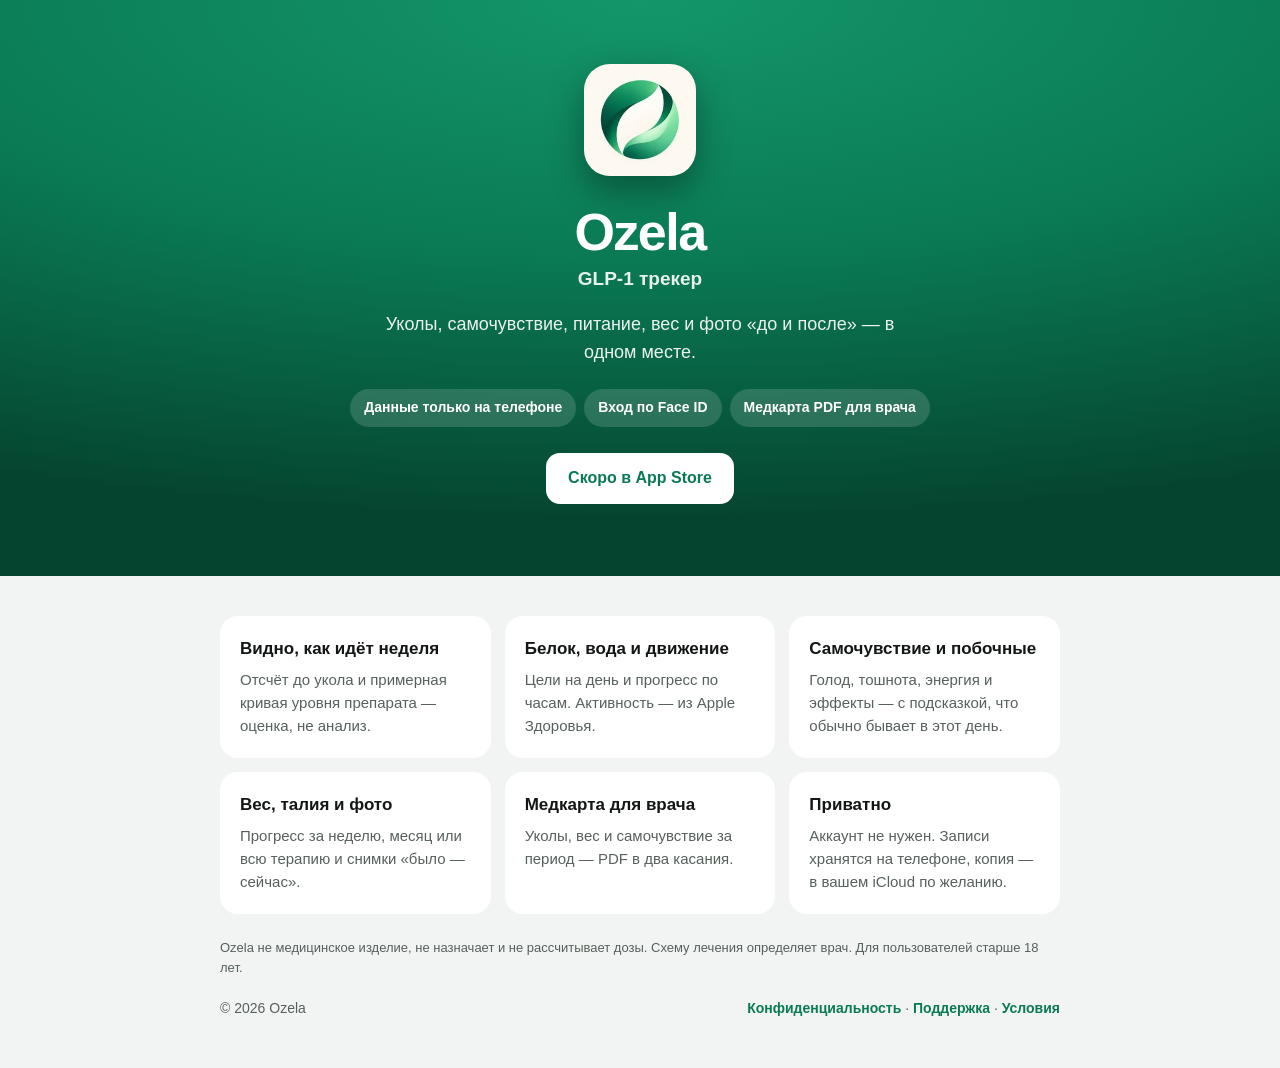
==== index.html @ 357e28ca "Create index.html" ====
<!doctype html>
<html lang="ru">
<head>
<meta charset="utf-8">
<meta name="viewport" content="width=device-width,initial-scale=1">
<title>Ozela — GLP-1 трекер</title>
<meta name="description" content="Ozela — дневник терапии GLP-1: уколы, белок, вода, самочувствие, вес и фото «до и после». Данные только на вашем телефоне.">
<link rel="icon" href="[data-uri]">
<style>
:root{--g:#0A7A54;--gd:#05452F;--mint:#7EE0A8;--ink:#121714;--soft:#57615B;--bg:#F2F4F3;--card:#fff}
@media (prefers-color-scheme:dark){:root{--ink:#ECF1EE;--soft:#A7B2AC;--bg:#0B0F0D;--card:#151B18;color-scheme:dark}}
*{box-sizing:border-box}
body{margin:0;background:var(--bg);color:var(--ink);font:16px/1.55 -apple-system,BlinkMacSystemFont,"Segoe UI",Roboto,"Helvetica Neue",Arial,sans-serif}
.hero{background:radial-gradient(120% 90% at 50% 0%,#14966A 0%,var(--g) 50%,var(--gd) 100%);color:#fff;padding:64px 20px 72px;text-align:center}
.hero img{width:112px;height:112px;border-radius:26px;box-shadow:0 14px 34px rgba(0,0,0,.35)}
h1{font-size:52px;line-height:1;margin:22px 0 6px;letter-spacing:-1.5px}
.tag{font-size:19px;font-weight:600;opacity:.9;margin:0}
.lead{max-width:520px;margin:18px auto 0;font-size:18px;opacity:.92}
.chips{display:flex;gap:8px;justify-content:center;flex-wrap:wrap;margin-top:22px}
.chips span{background:rgba(255,255,255,.15);border-radius:99px;padding:8px 14px;font-size:14px;font-weight:600}
.soon{display:inline-block;margin-top:26px;background:#fff;color:var(--g);font-weight:700;border-radius:14px;padding:13px 22px}
main{max-width:880px;margin:0 auto;padding:40px 20px 24px;display:grid;grid-template-columns:repeat(auto-fit,minmax(240px,1fr));gap:14px}
.f{background:var(--card);border-radius:18px;padding:20px}
.f h2{font-size:17px;margin:0 0 6px}
.f p{margin:0;color:var(--soft);font-size:15px}
footer{max-width:880px;margin:0 auto;padding:20px 20px 48px;color:var(--soft);font-size:14px;display:flex;flex-wrap:wrap;gap:8px 20px;justify-content:space-between}
footer a{color:var(--g);font-weight:600;text-decoration:none}
@media (prefers-color-scheme:dark){footer a{color:var(--mint)}}
.note{max-width:880px;margin:0 auto;padding:0 20px;color:var(--soft);font-size:13px}
</style>
</head>
<body>
<section class="hero">
  <img src="[data-uri]" alt="Ozela">
  <h1>Ozela</h1>
  <p class="tag">GLP-1 трекер</p>
  <p class="lead">Уколы, самочувствие, питание, вес и фото «до и после» — в одном месте.</p>
  <div class="chips"><span>Данные только на телефоне</span><span>Вход по Face ID</span><span>Медкарта PDF для врача</span></div>
  <div class="soon">Скоро в App Store</div>
</section>
<main>
  <div class="f"><h2>Видно, как идёт неделя</h2><p>Отсчёт до укола и примерная кривая уровня препарата — оценка, не анализ.</p></div>
  <div class="f"><h2>Белок, вода и движение</h2><p>Цели на день и прогресс по часам. Активность — из Apple Здоровья.</p></div>
  <div class="f"><h2>Самочувствие и побочные</h2><p>Голод, тошнота, энергия и эффекты — с подсказкой, что обычно бывает в этот день.</p></div>
  <div class="f"><h2>Вес, талия и фото</h2><p>Прогресс за неделю, месяц или всю терапию и снимки «было — сейчас».</p></div>
  <div class="f"><h2>Медкарта для врача</h2><p>Уколы, вес и самочувствие за период — PDF в два касания.</p></div>
  <div class="f"><h2>Приватно</h2><p>Аккаунт не нужен. Записи хранятся на телефоне, копия — в вашем iCloud по желанию.</p></div>
</main>
<p class="note">Ozela не медицинское изделие, не назначает и не рассчитывает дозы. Схему лечения определяет врач. Для пользователей старше 18 лет.</p>
<footer>
  <span>© 2026 Ozela</span>
  <span><a href="/privacy/">Конфиденциальность</a> · <a href="/support/">Поддержка</a> · <a href="https://www.apple.com/legal/internet-services/itunes/dev/stdeula/">Условия</a></span>
</footer>
</body>
</html>
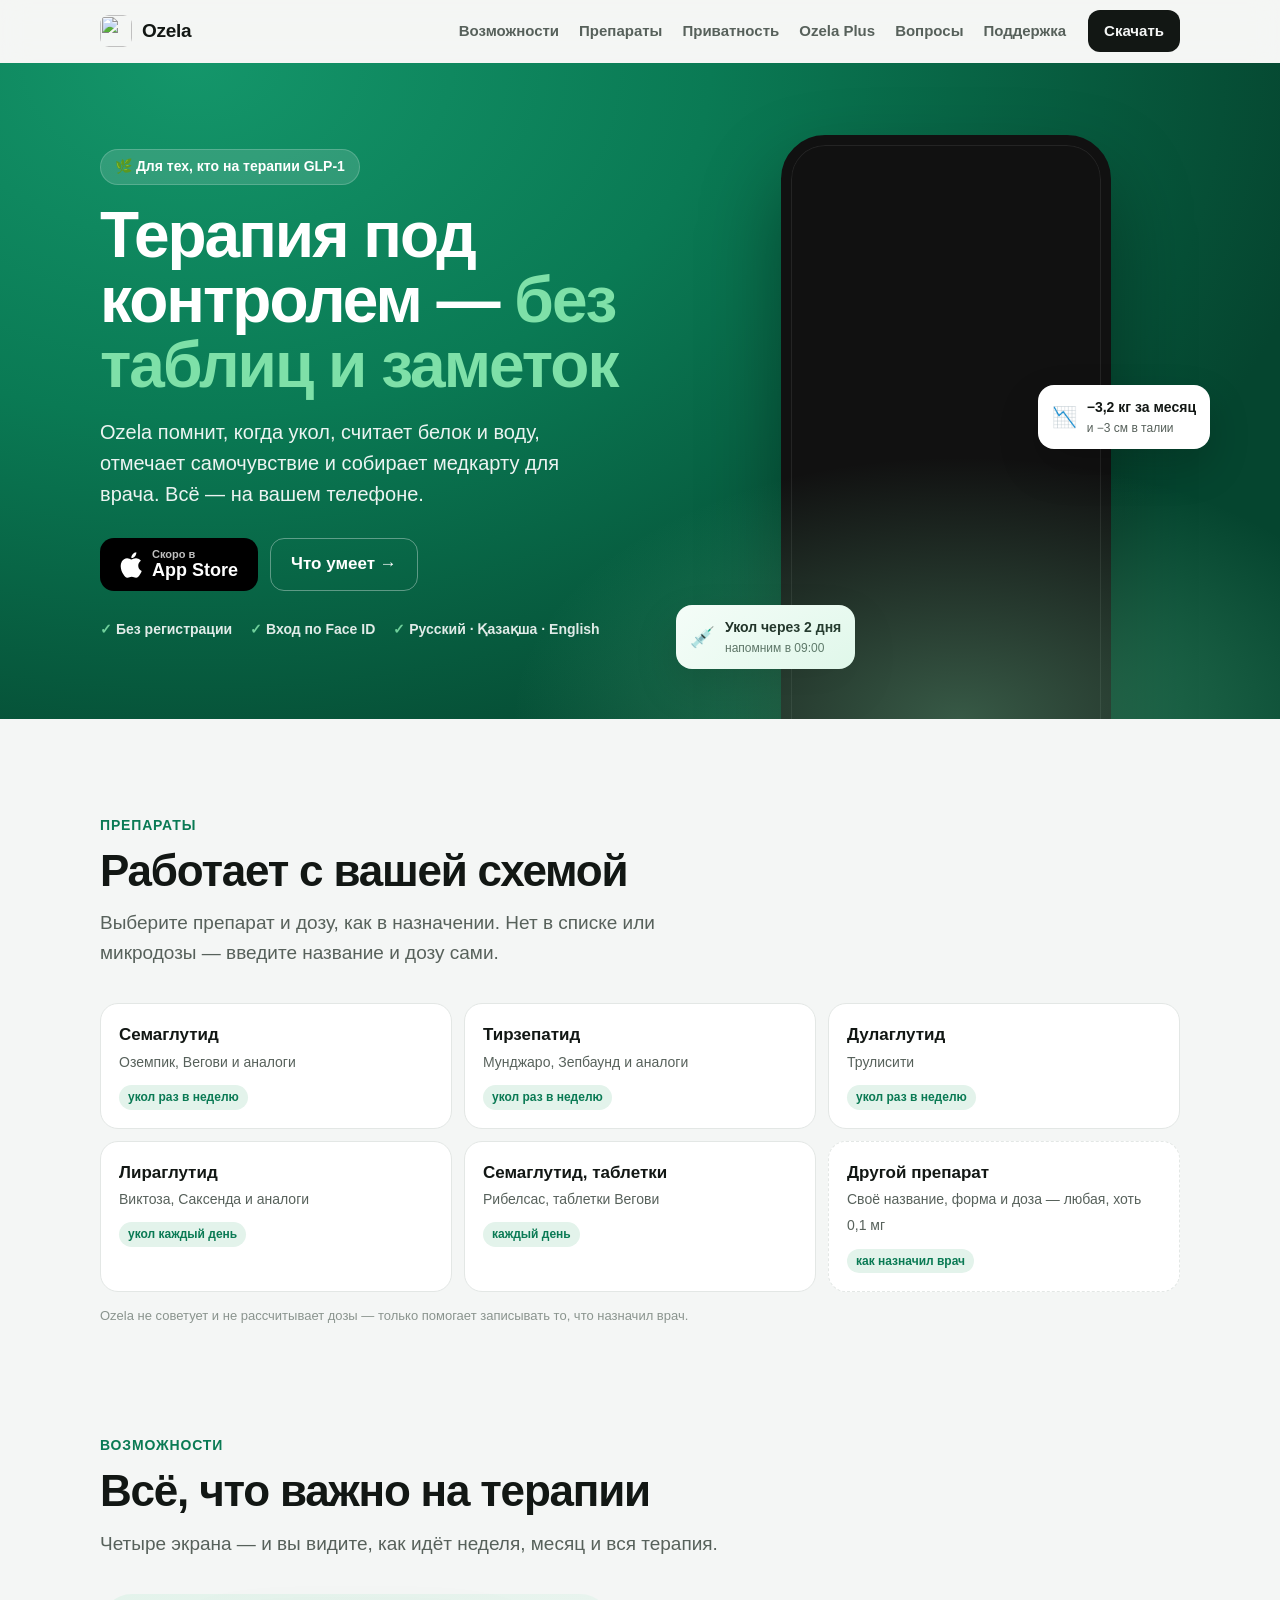
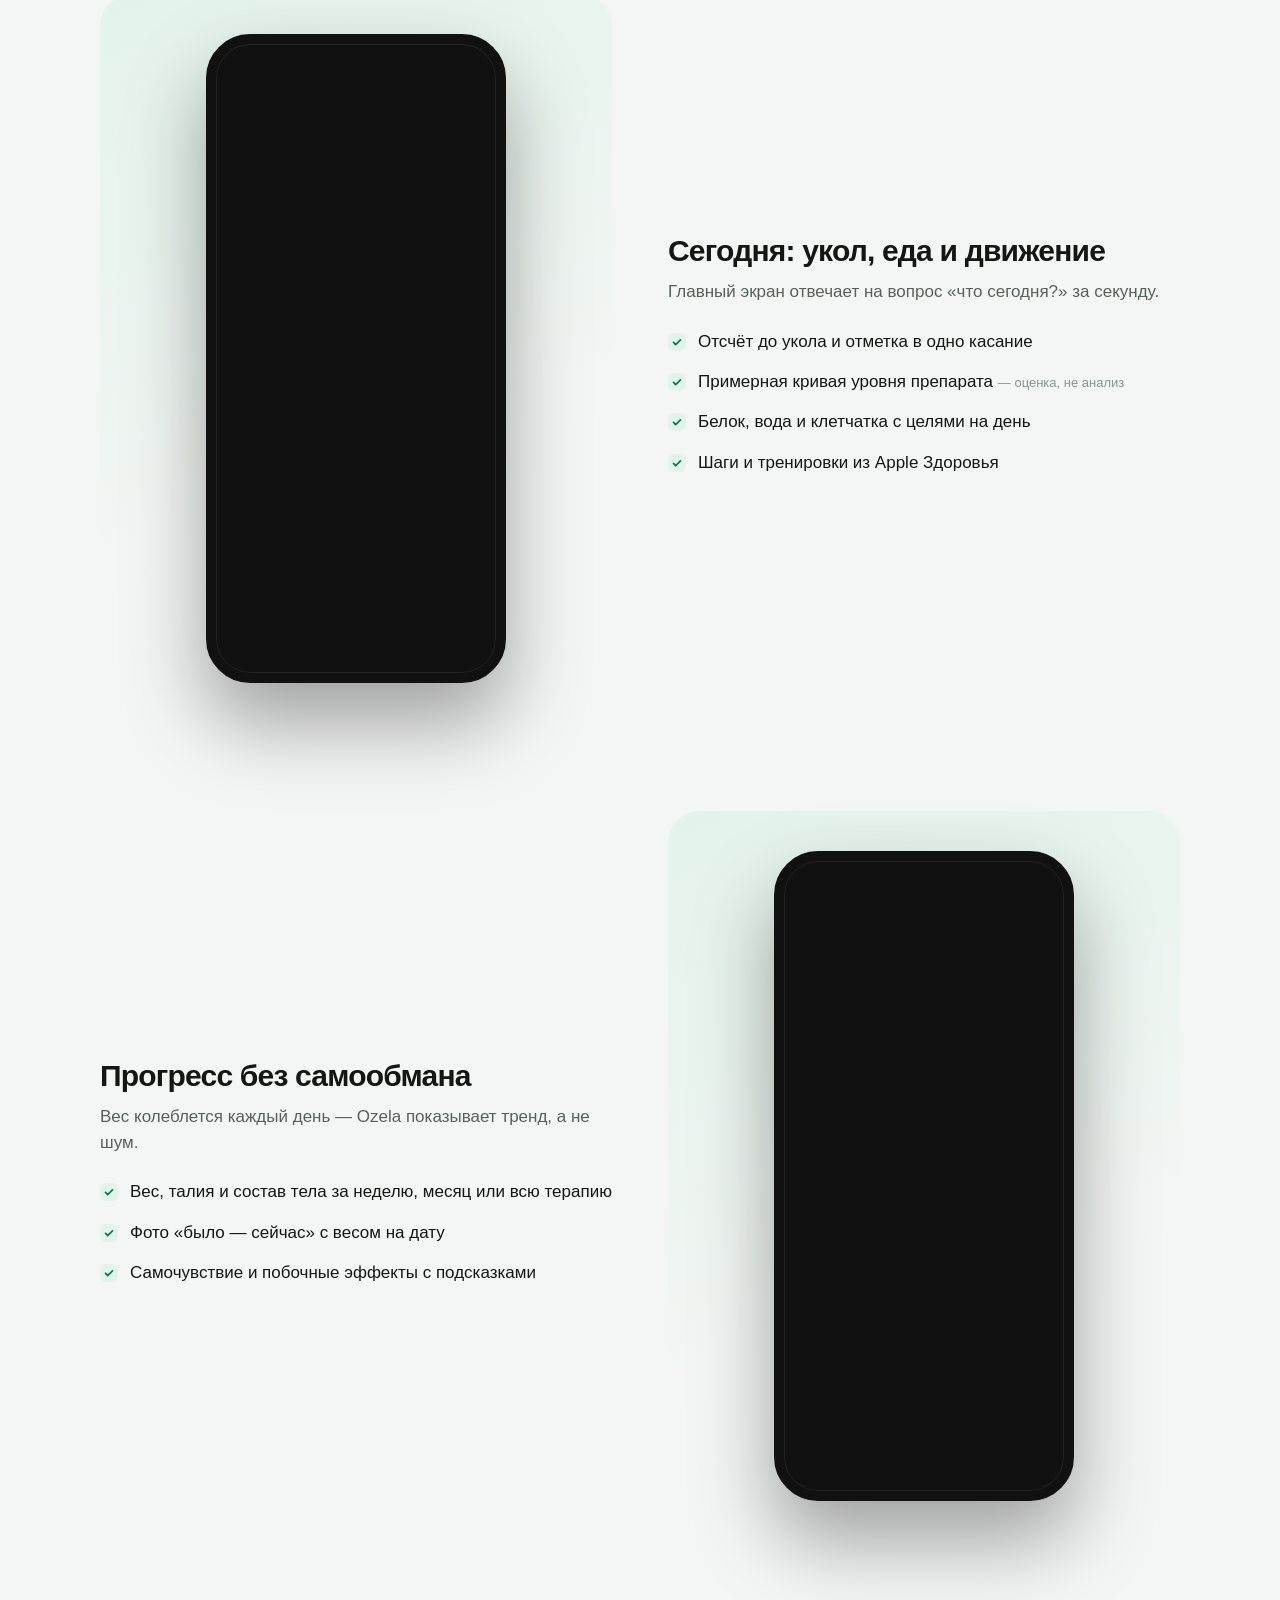
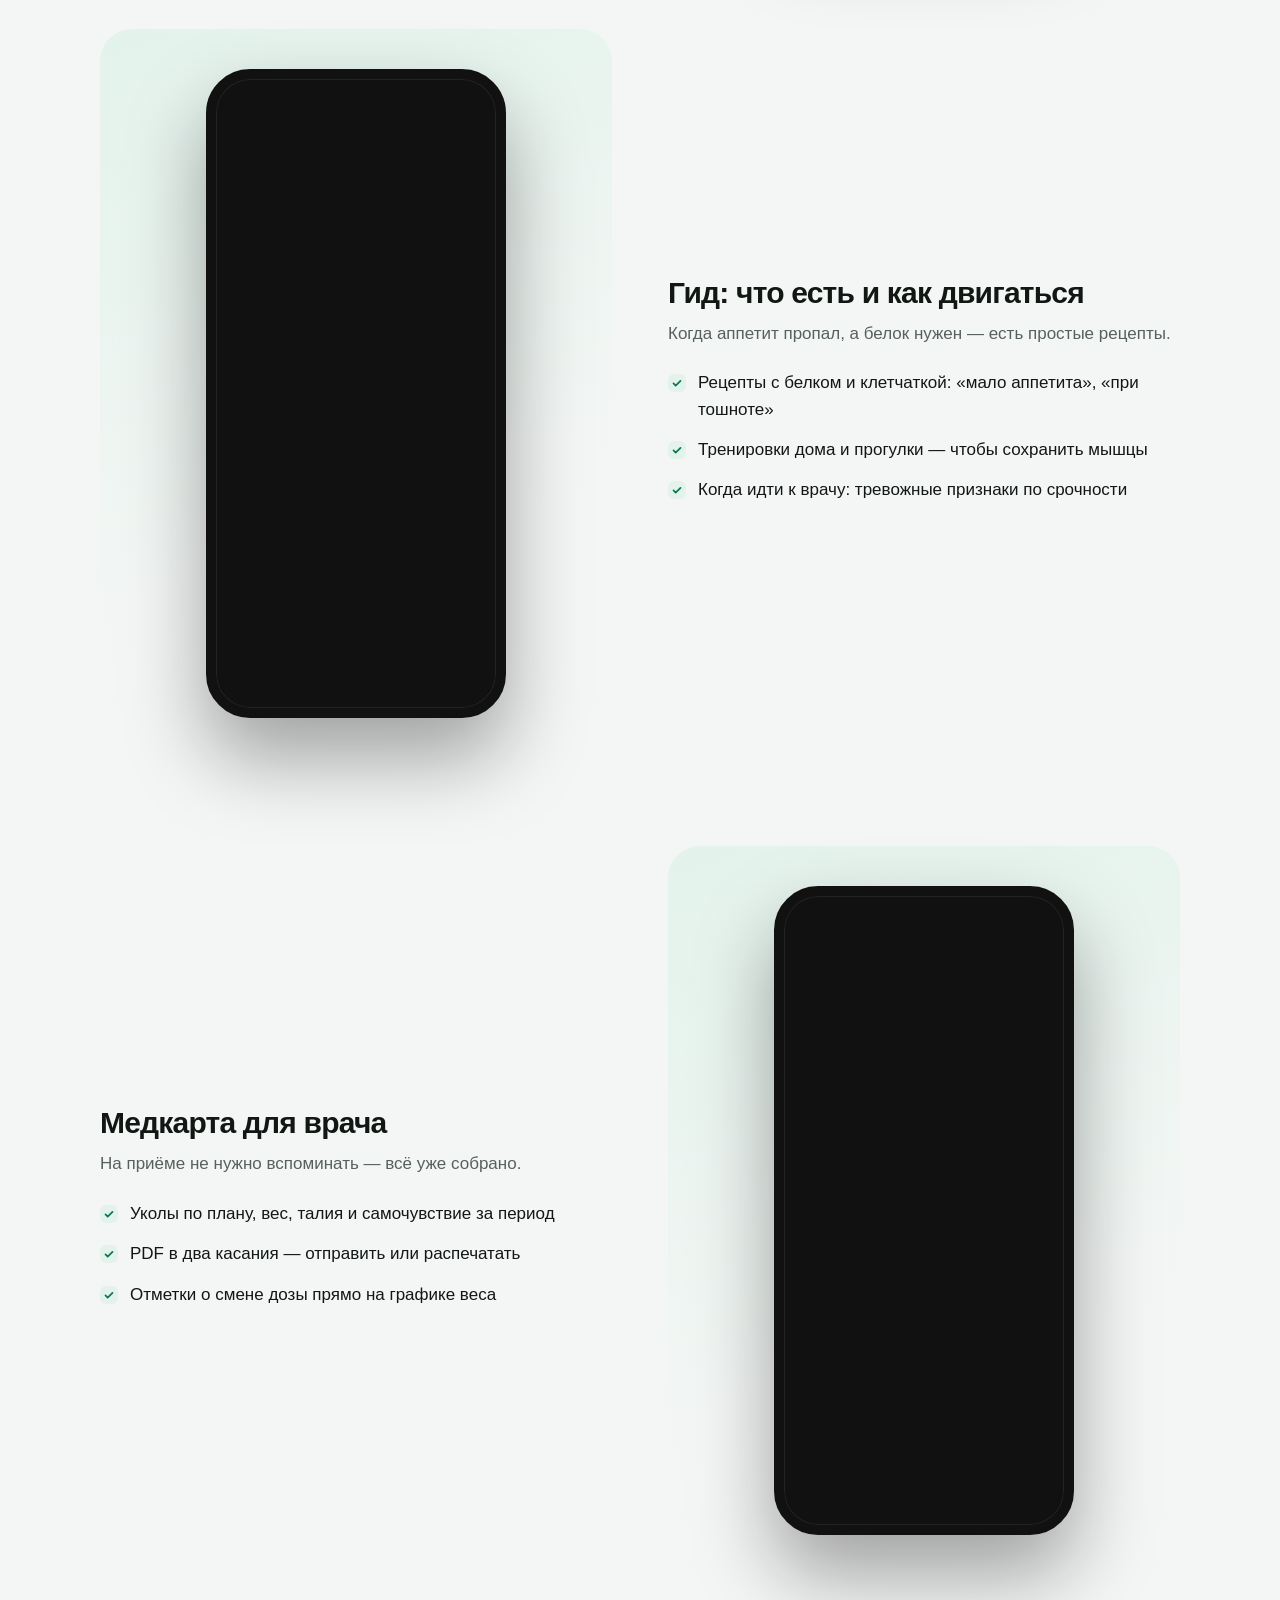
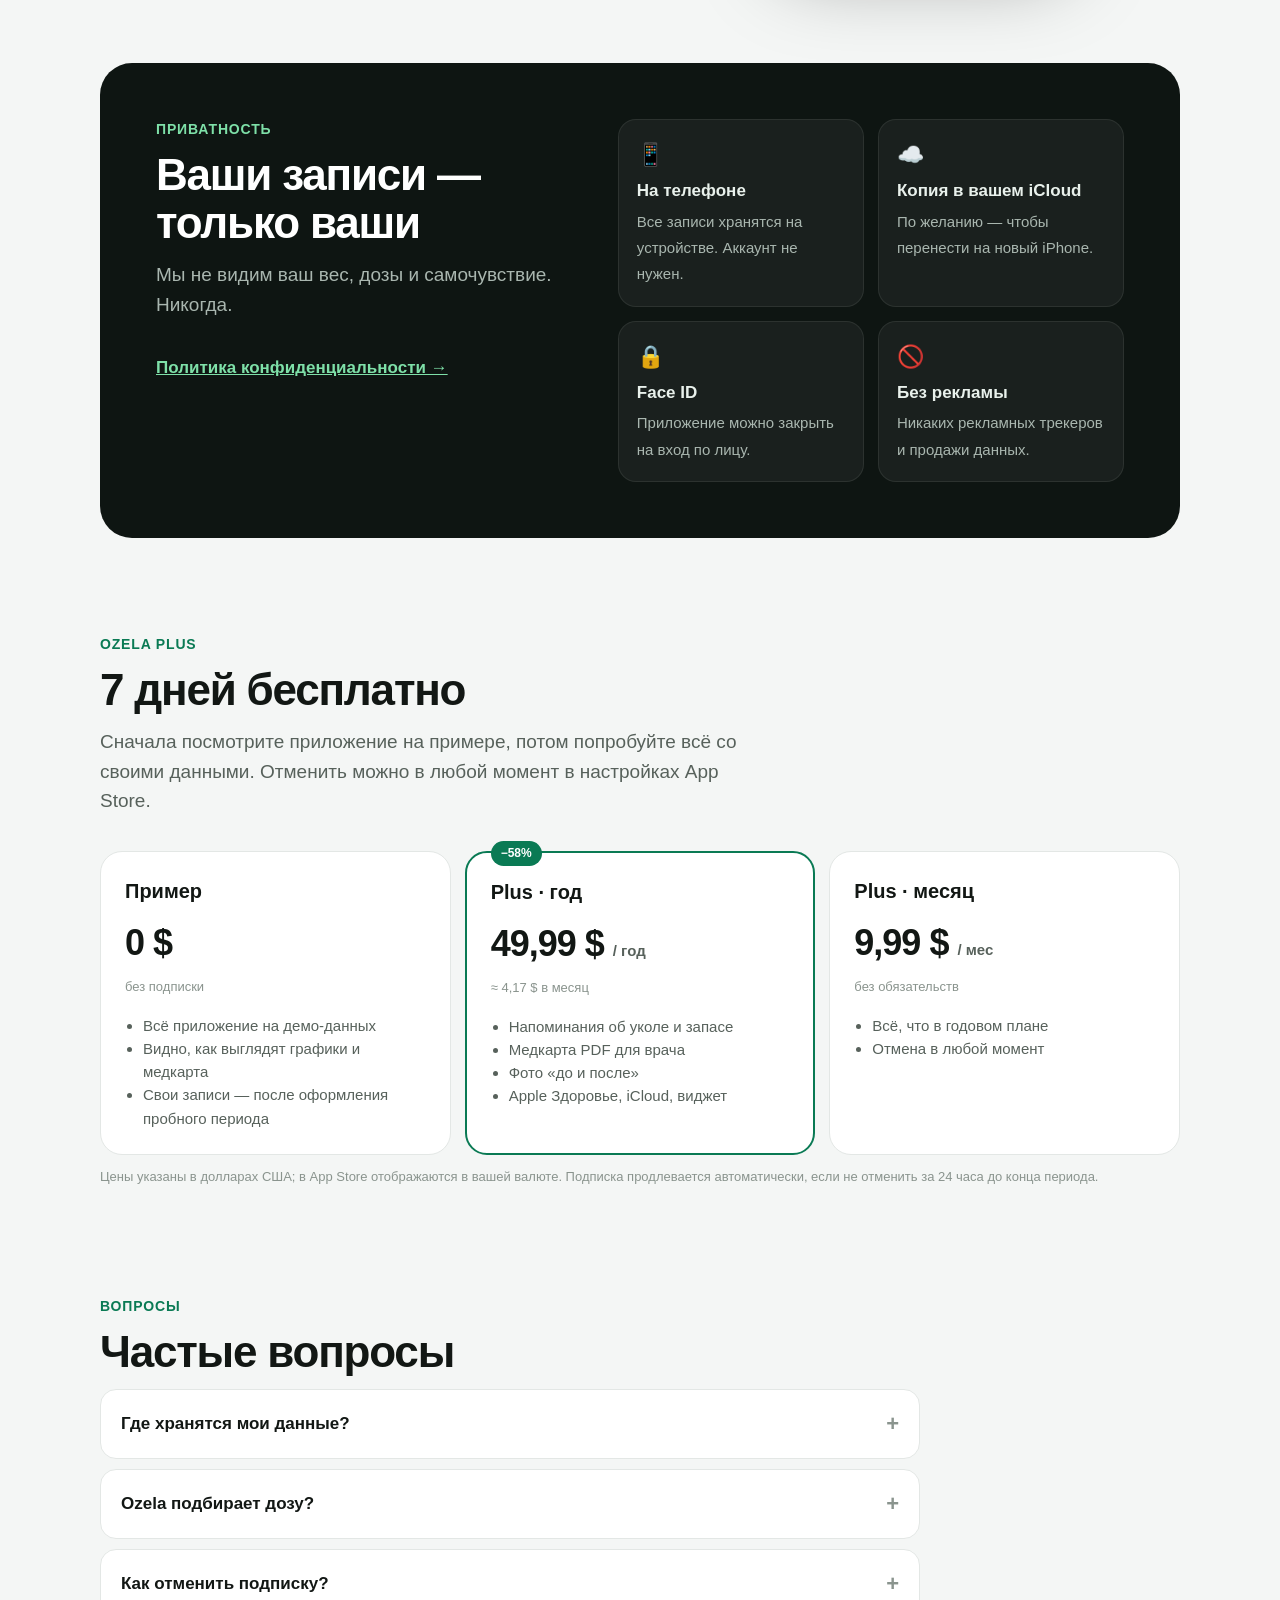
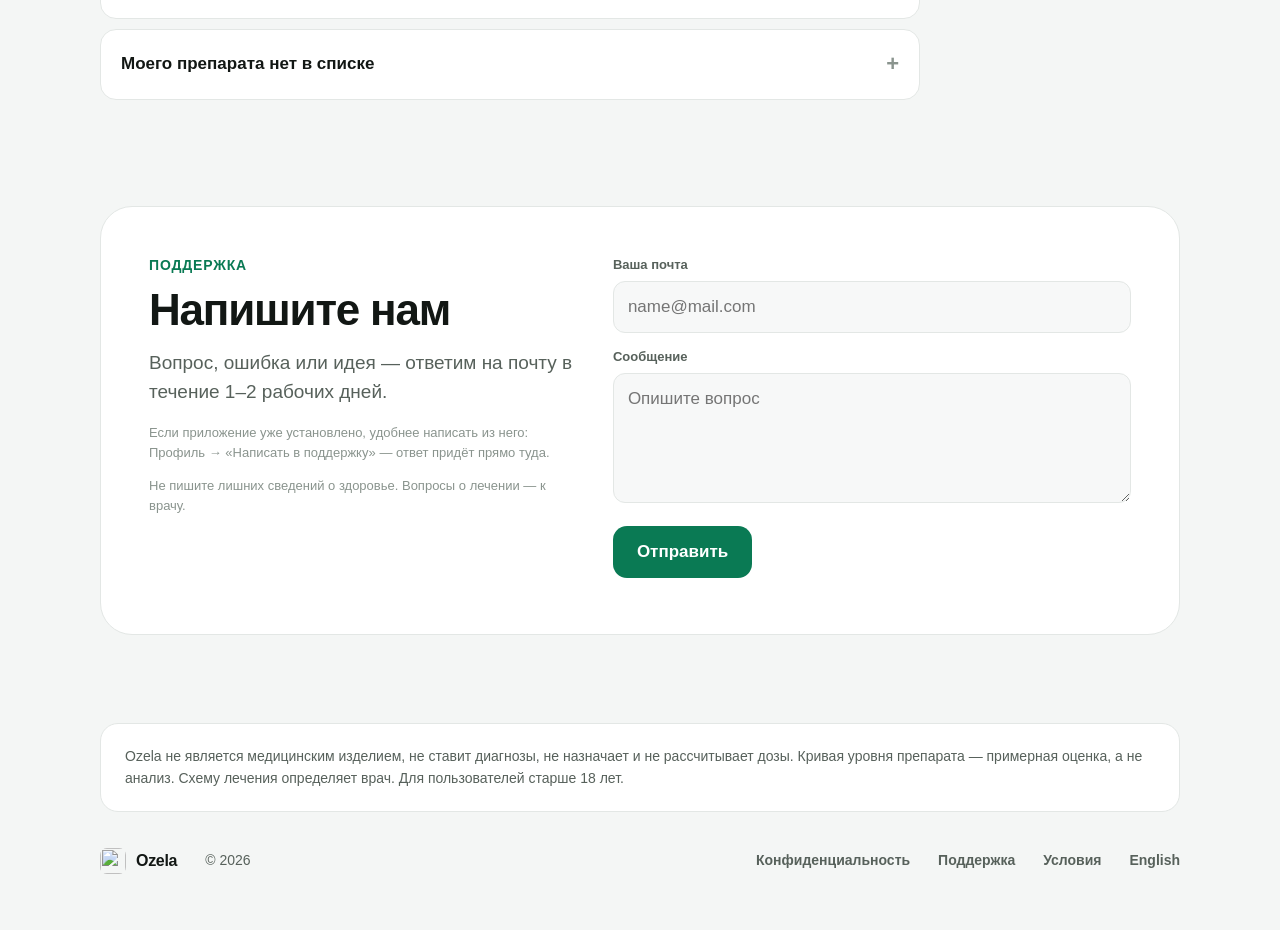
==== commit 680aa4be: "Update index.html" ====
--- a/index.html
+++ b/index.html
@@ -3,53 +3,283 @@
 <head>
 <meta charset="utf-8">
 <meta name="viewport" content="width=device-width,initial-scale=1">
-<title>Ozela — GLP-1 трекер</title>
-<meta name="description" content="Ozela — дневник терапии GLP-1: уколы, белок, вода, самочувствие, вес и фото «до и после». Данные только на вашем телефоне.">
-<link rel="icon" href="[data-uri]">
+<title>Ozela — дневник терапии GLP-1</title>
+<meta name="description" content="Ozela — дневник терапии GLP-1: уколы и таблетки, белок, вода, самочувствие, вес и фото «до и после», медкарта PDF для врача. Данные только на вашем телефоне.">
+<meta property="og:title" content="Ozela — дневник терапии GLP-1">
+<meta property="og:description" content="Уколы, питание, самочувствие, вес и медкарта для врача — в одном приложении. Данные только на вашем телефоне.">
+<meta property="og:image" content="https://ozela.org/logo.png">
+<meta name="theme-color" content="#0A7A54">
+<link rel="icon" href="/favicon.png">
+<link rel="apple-touch-icon" href="/apple-touch-icon.png">
+<link rel="stylesheet" href="/assets/shots.css">
 <style>
-:root{--g:#0A7A54;--gd:#05452F;--mint:#7EE0A8;--ink:#121714;--soft:#57615B;--bg:#F2F4F3;--card:#fff}
-@media (prefers-color-scheme:dark){:root{--ink:#ECF1EE;--soft:#A7B2AC;--bg:#0B0F0D;--card:#151B18;color-scheme:dark}}
+:root{--g:#0A7A54;--g2:#14966A;--gd:#05452F;--mint:#7EE0A8;--gl:#E3F3EB;--ink:#121714;--soft:#57615B;--faint:#8A948E;--bg:#F4F6F5;--card:#fff;--line:#E3E7E5;--input:#F7F8F8;--acc:var(--g)}
+@media (prefers-color-scheme:dark){:root{--ink:#ECF1EE;--soft:#A7B2AC;--faint:#76817B;--bg:#0B0F0D;--card:#151B18;--line:#25302B;--gl:#13261D;--input:#0F1412;--acc:#3CC48A;color-scheme:dark}}
 *{box-sizing:border-box}
-body{margin:0;background:var(--bg);color:var(--ink);font:16px/1.55 -apple-system,BlinkMacSystemFont,"Segoe UI",Roboto,"Helvetica Neue",Arial,sans-serif}
-.hero{background:radial-gradient(120% 90% at 50% 0%,#14966A 0%,var(--g) 50%,var(--gd) 100%);color:#fff;padding:64px 20px 72px;text-align:center}
-.hero img{width:112px;height:112px;border-radius:26px;box-shadow:0 14px 34px rgba(0,0,0,.35)}
-h1{font-size:52px;line-height:1;margin:22px 0 6px;letter-spacing:-1.5px}
-.tag{font-size:19px;font-weight:600;opacity:.9;margin:0}
-.lead{max-width:520px;margin:18px auto 0;font-size:18px;opacity:.92}
-.chips{display:flex;gap:8px;justify-content:center;flex-wrap:wrap;margin-top:22px}
-.chips span{background:rgba(255,255,255,.15);border-radius:99px;padding:8px 14px;font-size:14px;font-weight:600}
-.soon{display:inline-block;margin-top:26px;background:#fff;color:var(--g);font-weight:700;border-radius:14px;padding:13px 22px}
-main{max-width:880px;margin:0 auto;padding:40px 20px 24px;display:grid;grid-template-columns:repeat(auto-fit,minmax(240px,1fr));gap:14px}
-.f{background:var(--card);border-radius:18px;padding:20px}
-.f h2{font-size:17px;margin:0 0 6px}
-.f p{margin:0;color:var(--soft);font-size:15px}
-footer{max-width:880px;margin:0 auto;padding:20px 20px 48px;color:var(--soft);font-size:14px;display:flex;flex-wrap:wrap;gap:8px 20px;justify-content:space-between}
-footer a{color:var(--g);font-weight:600;text-decoration:none}
-@media (prefers-color-scheme:dark){footer a{color:var(--mint)}}
-.note{max-width:880px;margin:0 auto;padding:0 20px;color:var(--soft);font-size:13px}
+html{scroll-behavior:smooth}
+body{margin:0;background:var(--bg);color:var(--ink);font:17px/1.55 -apple-system,BlinkMacSystemFont,"Segoe UI",Roboto,"Helvetica Neue",Arial,sans-serif;-webkit-font-smoothing:antialiased}
+a{color:var(--acc)}
+.w{max-width:1120px;margin:0 auto;padding:0 20px}
+/* header */
+header{position:sticky;top:0;z-index:10;background:color-mix(in srgb,var(--bg) 82%,transparent);backdrop-filter:saturate(1.6) blur(14px);-webkit-backdrop-filter:saturate(1.6) blur(14px);border-bottom:1px solid transparent;transition:border-color .2s}
+header.s{border-bottom-color:var(--line)}
+.hd{display:flex;align-items:center;gap:22px;height:62px}
+.logo{display:flex;align-items:center;gap:10px;font-weight:800;font-size:19px;color:var(--ink);text-decoration:none;letter-spacing:-.3px}
+.logo img{width:32px;height:32px;border-radius:9px}
+.hd nav{display:flex;gap:20px;margin-left:auto}
+.hd nav a{color:var(--soft);text-decoration:none;font-weight:600;font-size:15px}
+.hd nav a:hover{color:var(--ink)}
+.cta{display:inline-flex;align-items:center;gap:8px;background:var(--ink);color:var(--bg);border-radius:12px;padding:9px 16px;font-weight:700;font-size:15px;text-decoration:none;white-space:nowrap}
+/* hero */
+.hero{position:relative;overflow:hidden;background:radial-gradient(90% 120% at 15% 0%,var(--g2) 0%,var(--g) 45%,var(--gd) 100%);color:#fff}
+.hero::after{content:"";position:absolute;inset:auto -10% -40% 40%;height:80%;background:radial-gradient(closest-side,rgba(126,224,168,.35),transparent);pointer-events:none}
+.hg{display:grid;grid-template-columns:1.1fr .9fr;gap:40px;align-items:center;padding:72px 20px 0}
+.eyebrow{display:inline-flex;gap:8px;align-items:center;background:rgba(255,255,255,.14);border:1px solid rgba(255,255,255,.18);border-radius:99px;padding:6px 14px;font-size:14px;font-weight:650}
+.hero h1{font-size:clamp(40px,6vw,64px);line-height:1.02;letter-spacing:-2px;margin:18px 0 18px}
+.hero h1 em{font-style:normal;color:var(--mint)}
+.hero .lead{font-size:20px;opacity:.92;max-width:520px;margin:0 0 28px}
+.btns{display:flex;gap:12px;flex-wrap:wrap}
+.store{display:inline-flex;align-items:center;gap:10px;background:#000;color:#fff;border-radius:14px;padding:11px 20px;text-decoration:none;font-weight:700}
+.store small{display:block;font-size:11px;font-weight:600;opacity:.75;line-height:1}
+.store b{display:block;font-size:18px;line-height:1.15}
+.ghostb{display:inline-flex;align-items:center;border:1px solid rgba(255,255,255,.35);color:#fff;border-radius:14px;padding:11px 20px;text-decoration:none;font-weight:700}
+.trust{display:flex;gap:18px;flex-wrap:wrap;margin:28px 0 64px;font-size:14px;opacity:.88;font-weight:600}
+.trust span::before{content:"✓ ";color:var(--mint)}
+.phonewrap{position:relative;align-self:end;display:flex;justify-content:center}
+.phone{width:300px;aspect-ratio:450/974;border-radius:44px;background-color:#111;background-size:cover;background-position:top;background-repeat:no-repeat;border:10px solid #111;box-shadow:0 40px 80px rgba(0,0,0,.35),0 0 0 1px rgba(255,255,255,.08) inset;position:relative}
+.phone.big{width:330px;margin-bottom:-130px}
+.float{position:absolute;background:var(--card);color:var(--ink);border-radius:16px;padding:12px 14px;box-shadow:0 18px 40px rgba(0,0,0,.18);font-size:14px;font-weight:650;display:flex;gap:10px;align-items:center}
+.float i{font-style:normal;font-size:20px}
+.float small{display:block;color:var(--soft);font-weight:500;font-size:12px}
+.f1{left:-36px;top:470px}.f2{right:-30px;top:250px}
+/* sections */
+section.s{padding:96px 0 0}
+.kicker{color:var(--acc);font-weight:750;font-size:14px;letter-spacing:.06em;text-transform:uppercase;margin:0 0 10px}
+h2{font-size:clamp(30px,4vw,44px);line-height:1.08;letter-spacing:-1.2px;margin:0 0 14px}
+.sub{color:var(--soft);font-size:19px;max-width:640px;margin:0 0 36px}
+.drugs{display:grid;grid-template-columns:repeat(3,1fr);gap:12px}
+.drug{background:var(--card);border:1px solid var(--line);border-radius:18px;padding:18px}
+.drug b{display:block;font-size:17px}.drug span{color:var(--soft);font-size:14px}
+.drug .t{display:inline-block;margin-top:10px;font-size:12px;font-weight:700;color:var(--acc);background:var(--gl);border-radius:99px;padding:3px 9px}
+.drug.o{border-style:dashed}
+/* feature rows */
+.feat{display:grid;grid-template-columns:1fr 1fr;gap:56px;align-items:center;margin:0 0 88px}
+.feat.r .ph{order:2}
+.feat .ph{display:flex;justify-content:center;background:linear-gradient(160deg,var(--gl),transparent 70%);border-radius:32px;padding:40px 0}
+.feat h3{font-size:30px;letter-spacing:-.8px;line-height:1.1;margin:0 0 12px}
+.feat p{color:var(--soft);margin:0 0 16px}
+.feat ul{list-style:none;padding:0;margin:0}
+.feat li{padding:7px 0 7px 30px;position:relative}
+.feat li::before{content:"";position:absolute;left:0;top:11px;width:18px;height:18px;border-radius:6px;background:var(--gl) url("data:image/svg+xml,%3Csvg xmlns='http://www.w3.org/2000/svg' viewBox='0 0 16 16'%3E%3Cpath d='M4 8.5l2.5 2.5L12 5.5' fill='none' stroke='%230A7A54' stroke-width='2' stroke-linecap='round' stroke-linejoin='round'/%3E%3C/svg%3E") center/14px no-repeat}
+.note{font-size:13px;color:var(--faint)}
+/* privacy */
+.priv{background:#0E1512;color:#E9F1EC;border-radius:32px;padding:56px;display:grid;grid-template-columns:1fr 1.2fr;gap:40px}
+.priv h2{color:#fff}.priv .sub{color:#A9B6AF}
+.pg{display:grid;grid-template-columns:1fr 1fr;gap:14px}
+.pi{background:rgba(255,255,255,.05);border:1px solid rgba(255,255,255,.08);border-radius:18px;padding:18px}
+.pi b{display:block;margin:6px 0 4px}.pi span{color:#A9B6AF;font-size:15px}
+.pi i{font-style:normal;font-size:22px}
+/* pricing */
+.plans{display:grid;grid-template-columns:repeat(3,1fr);gap:14px}
+.plan{background:var(--card);border:1px solid var(--line);border-radius:22px;padding:24px;position:relative}
+.plan.best{border:2px solid var(--acc)}
+.plan .tag{position:absolute;top:-12px;left:24px;background:var(--acc);color:#fff;font-size:12px;font-weight:800;padding:3px 10px;border-radius:99px}
+.plan h3{margin:0 0 4px;font-size:20px}
+.plan .pr{font-size:36px;font-weight:800;letter-spacing:-1px;margin:8px 0 2px}
+.plan .pr small{font-size:15px;color:var(--soft);font-weight:600;letter-spacing:0}
+.plan ul{padding-left:18px;color:var(--soft);font-size:15px;margin:14px 0 0}
+/* faq */
+.faq{max-width:820px}
+details{background:var(--card);border:1px solid var(--line);border-radius:16px;margin:0 0 10px;padding:0 20px}
+summary{cursor:pointer;list-style:none;padding:17px 0;font-weight:700;display:flex;gap:12px;align-items:center}
+summary::-webkit-details-marker{display:none}
+summary::after{content:"+";margin-left:auto;font-size:22px;color:var(--faint);transition:transform .2s}
+details[open] summary::after{transform:rotate(45deg)}
+details p{margin:0 0 18px;color:var(--soft)}
+/* contact */
+.contact{display:grid;grid-template-columns:.9fr 1.1fr;gap:40px;background:var(--card);border:1px solid var(--line);border-radius:32px;padding:48px}
+label.f{display:block;margin:0 0 14px}
+label.f span{display:block;font-size:13px;font-weight:700;color:var(--soft);margin:0 0 6px}
+input,textarea{width:100%;font:inherit;color:inherit;background:var(--input);border:1px solid var(--line);border-radius:12px;padding:12px 14px;outline:none}
+input:focus,textarea:focus{border-color:var(--acc)}
+textarea{min-height:130px;resize:vertical}
+.send{border:0;background:var(--acc);color:#fff;font:inherit;font-weight:750;border-radius:14px;padding:13px 24px;cursor:pointer}
+@media (prefers-color-scheme:dark){.send,.plan .tag{color:#04150D}}
+.send:disabled{opacity:.5;cursor:default}
+.ok{background:var(--gl);color:var(--acc);border-radius:14px;padding:14px 16px;font-weight:650}
+.err{color:#C4372B;font-size:14px;margin:8px 0 0}
+.hp{position:absolute;left:-9999px}
+.disc{margin:88px auto 0;padding:22px 24px;border-radius:18px;background:var(--card);border:1px solid var(--line);color:var(--soft);font-size:14px}
+footer{padding:36px 0 56px;color:var(--soft);font-size:14px}
+.fg{display:flex;flex-wrap:wrap;gap:12px 28px;align-items:center}
+footer a{color:var(--soft);text-decoration:none;font-weight:600}footer a:hover{color:var(--ink)}
+.reveal{opacity:0;transform:translateY(18px);transition:opacity .6s ease,transform .6s ease}
+.reveal.in{opacity:1;transform:none}
+@media (prefers-reduced-motion:reduce){.reveal{opacity:1;transform:none;transition:none}html{scroll-behavior:auto}}
+@media (max-width:900px){
+ .hd nav{display:none}
+ .hg{grid-template-columns:1fr;padding-top:44px;text-align:left}
+ .phone.big{width:270px;margin-bottom:-110px}
+ .f1{left:0;top:420px}.f2{right:0;top:200px}
+ .drugs{grid-template-columns:1fr 1fr}
+ .feat,.priv,.contact{grid-template-columns:1fr;gap:28px}
+ .feat.r .ph{order:0}
+ .priv,.contact{padding:28px 20px;border-radius:24px}
+ .pg{grid-template-columns:1fr}
+ .plans{grid-template-columns:1fr}
+ section.s{padding-top:72px}
+ .phone{width:250px}
+}
 </style>
 </head>
 <body>
-<section class="hero">
-  <img src="[data-uri]" alt="Ozela">
-  <h1>Ozela</h1>
-  <p class="tag">GLP-1 трекер</p>
-  <p class="lead">Уколы, самочувствие, питание, вес и фото «до и после» — в одном месте.</p>
-  <div class="chips"><span>Данные только на телефоне</span><span>Вход по Face ID</span><span>Медкарта PDF для врача</span></div>
-  <div class="soon">Скоро в App Store</div>
-</section>
-<main>
-  <div class="f"><h2>Видно, как идёт неделя</h2><p>Отсчёт до укола и примерная кривая уровня препарата — оценка, не анализ.</p></div>
-  <div class="f"><h2>Белок, вода и движение</h2><p>Цели на день и прогресс по часам. Активность — из Apple Здоровья.</p></div>
-  <div class="f"><h2>Самочувствие и побочные</h2><p>Голод, тошнота, энергия и эффекты — с подсказкой, что обычно бывает в этот день.</p></div>
-  <div class="f"><h2>Вес, талия и фото</h2><p>Прогресс за неделю, месяц или всю терапию и снимки «было — сейчас».</p></div>
-  <div class="f"><h2>Медкарта для врача</h2><p>Уколы, вес и самочувствие за период — PDF в два касания.</p></div>
-  <div class="f"><h2>Приватно</h2><p>Аккаунт не нужен. Записи хранятся на телефоне, копия — в вашем iCloud по желанию.</p></div>
-</main>
-<p class="note">Ozela не медицинское изделие, не назначает и не рассчитывает дозы. Схему лечения определяет врач. Для пользователей старше 18 лет.</p>
-<footer>
-  <span>© 2026 Ozela</span>
-  <span><a href="/privacy/">Конфиденциальность</a> · <a href="/support/">Поддержка</a> · <a href="https://www.apple.com/legal/internet-services/itunes/dev/stdeula/">Условия</a></span>
-</footer>
+<header id="hdr"><div class="w hd">
+  <a class="logo" href="/"><img src="/logo.png" alt="">Ozela</a>
+  <nav><a href="#features">Возможности</a><a href="#drugs">Препараты</a><a href="#privacy">Приватность</a><a href="#plus">Ozela Plus</a><a href="#faq">Вопросы</a><a href="/support/">Поддержка</a></nav>
+  <a class="cta" href="#get">Скачать</a>
+</div></header>
+
+<section class="hero"><div class="w hg">
+  <div>
+    <span class="eyebrow">🌿 Для тех, кто на терапии GLP-1</span>
+    <h1>Терапия под контролем — <em>без таблиц и заметок</em></h1>
+    <p class="lead">Ozela помнит, когда укол, считает белок и воду, отмечает самочувствие и собирает медкарту для врача. Всё — на вашем телефоне.</p>
+    <div class="btns" id="get">
+      <a class="store" href="#plus" aria-label="Скоро в App Store"><svg width="22" height="26" viewBox="0 0 17 20" fill="#fff" aria-hidden="true"><path d="M14.1 10.6c0-2.5 2-3.7 2.1-3.8-1.2-1.7-3-1.9-3.6-2-1.5-.2-3 .9-3.8.9-.8 0-2-.9-3.3-.9-1.7 0-3.2 1-4.1 2.5-1.8 3.1-.5 7.6 1.3 10.1.8 1.2 1.8 2.6 3.1 2.5 1.3-.1 1.7-.8 3.3-.8 1.5 0 1.9.8 3.3.8 1.4 0 2.2-1.2 3-2.5 1-1.4 1.3-2.7 1.4-2.8-.1 0-2.7-1-2.7-4zM11.6 3.2c.7-.8 1.1-1.9 1-3-1 0-2.1.7-2.8 1.5-.6.7-1.2 1.8-1 2.9 1.1.1 2.1-.6 2.8-1.4z"/></svg><span><small>Скоро в</small><b>App Store</b></span></a>
+      <a class="ghostb" href="#features">Что умеет →</a>
+    </div>
+    <div class="trust"><span>Без регистрации</span><span>Вход по Face ID</span><span>Русский · Қазақша · English</span></div>
+  </div>
+  <div class="phonewrap">
+    <div class="phone big shot-today" role="img" aria-label="Экран «Сегодня»: отсчёт до укола и кривая уровня препарата"></div>
+    <div class="float f1"><i>💉</i><div>Укол через 2 дня<small>напомним в 09:00</small></div></div>
+    <div class="float f2"><i>📉</i><div>−3,2 кг за месяц<small>и −3 см в талии</small></div></div>
+  </div>
+</div></section>
+
+<div class="w">
+<section class="s reveal" id="drugs">
+  <p class="kicker">Препараты</p>
+  <h2>Работает с вашей схемой</h2>
+  <p class="sub">Выберите препарат и дозу, как в назначении. Нет в списке или микродозы — введите название и дозу сами.</p>
+  <div class="drugs">
+    <div class="drug"><b>Семаглутид</b><span>Оземпик, Вегови и аналоги</span><br><span class="t">укол раз в неделю</span></div>
+    <div class="drug"><b>Тирзепатид</b><span>Мунджаро, Зепбаунд и аналоги</span><br><span class="t">укол раз в неделю</span></div>
+    <div class="drug"><b>Дулаглутид</b><span>Трулисити</span><br><span class="t">укол раз в неделю</span></div>
+    <div class="drug"><b>Лираглутид</b><span>Виктоза, Саксенда и аналоги</span><br><span class="t">укол каждый день</span></div>
+    <div class="drug"><b>Семаглутид, таблетки</b><span>Рибелсас, таблетки Вегови</span><br><span class="t">каждый день</span></div>
+    <div class="drug o"><b>Другой препарат</b><span>Своё название, форма и доза — любая, хоть 0,1 мг</span><br><span class="t">как назначил врач</span></div>
+  </div>
+  <p class="note" style="margin-top:14px">Ozela не советует и не рассчитывает дозы — только помогает записывать то, что назначил врач.</p>
+</section>
+
+<section class="s" id="features">
+  <div class="reveal"><p class="kicker">Возможности</p><h2>Всё, что важно на терапии</h2><p class="sub">Четыре экрана — и вы видите, как идёт неделя, месяц и вся терапия.</p></div>
+  <div class="feat reveal">
+    <div class="ph"><div class="phone shot-today" role="img" aria-label="Экран «Сегодня»"></div></div>
+    <div><h3>Сегодня: укол, еда и движение</h3><p>Главный экран отвечает на вопрос «что сегодня?» за секунду.</p>
+      <ul><li>Отсчёт до укола и отметка в одно касание</li><li>Примерная кривая уровня препарата <span class="note">— оценка, не анализ</span></li><li>Белок, вода и клетчатка с целями на день</li><li>Шаги и тренировки из Apple Здоровья</li></ul></div>
+  </div>
+  <div class="feat r reveal">
+    <div class="ph"><div class="phone shot-progress" role="img" aria-label="Экран «Прогресс»"></div></div>
+    <div><h3>Прогресс без самообмана</h3><p>Вес колеблется каждый день — Ozela показывает тренд, а не шум.</p>
+      <ul><li>Вес, талия и состав тела за неделю, месяц или всю терапию</li><li>Фото «было — сейчас» с весом на дату</li><li>Самочувствие и побочные эффекты с подсказками</li></ul></div>
+  </div>
+  <div class="feat reveal">
+    <div class="ph"><div class="phone shot-guide" role="img" aria-label="Экран «Гид»"></div></div>
+    <div><h3>Гид: что есть и как двигаться</h3><p>Когда аппетит пропал, а белок нужен — есть простые рецепты.</p>
+      <ul><li>Рецепты с белком и клетчаткой: «мало аппетита», «при тошноте»</li><li>Тренировки дома и прогулки — чтобы сохранить мышцы</li><li>Когда идти к врачу: тревожные признаки по срочности</li></ul></div>
+  </div>
+  <div class="feat r reveal">
+    <div class="ph"><div class="phone shot-card" role="img" aria-label="Экран «Медкарта»"></div></div>
+    <div><h3>Медкарта для врача</h3><p>На приёме не нужно вспоминать — всё уже собрано.</p>
+      <ul><li>Уколы по плану, вес, талия и самочувствие за период</li><li>PDF в два касания — отправить или распечатать</li><li>Отметки о смене дозы прямо на графике веса</li></ul></div>
+  </div>
+</section>
+
+<section class="s reveal" id="privacy" style="padding-top:0">
+  <div class="priv">
+    <div><p class="kicker" style="color:var(--mint)">Приватность</p><h2>Ваши записи — только ваши</h2><p class="sub">Мы не видим ваш вес, дозы и самочувствие. Никогда.</p><a href="/privacy/" style="color:var(--mint);font-weight:700">Политика конфиденциальности →</a></div>
+    <div class="pg">
+      <div class="pi"><i>📱</i><b>На телефоне</b><span>Все записи хранятся на устройстве. Аккаунт не нужен.</span></div>
+      <div class="pi"><i>☁️</i><b>Копия в вашем iCloud</b><span>По желанию — чтобы перенести на новый iPhone.</span></div>
+      <div class="pi"><i>🔒</i><b>Face ID</b><span>Приложение можно закрыть на вход по лицу.</span></div>
+      <div class="pi"><i>🚫</i><b>Без рекламы</b><span>Никаких рекламных трекеров и продажи данных.</span></div>
+    </div>
+  </div>
+</section>
+
+<section class="s reveal" id="plus">
+  <p class="kicker">Ozela Plus</p>
+  <h2>7 дней бесплатно</h2>
+  <p class="sub">Сначала посмотрите приложение на примере, потом попробуйте всё со своими данными. Отменить можно в любой момент в настройках App Store.</p>
+  <div class="plans">
+    <div class="plan"><h3>Пример</h3><div class="pr">0 $</div><span class="note">без подписки</span><ul><li>Всё приложение на демо-данных</li><li>Видно, как выглядят графики и медкарта</li><li>Свои записи — после оформления пробного периода</li></ul></div>
+    <div class="plan best"><span class="tag">−58%</span><h3>Plus · год</h3><div class="pr">49,99 $ <small>/ год</small></div><span class="note">≈ 4,17 $ в месяц</span><ul><li>Напоминания об уколе и запасе</li><li>Медкарта PDF для врача</li><li>Фото «до и после»</li><li>Apple Здоровье, iCloud, виджет</li></ul></div>
+    <div class="plan"><h3>Plus · месяц</h3><div class="pr">9,99 $ <small>/ мес</small></div><span class="note">без обязательств</span><ul><li>Всё, что в годовом плане</li><li>Отмена в любой момент</li></ul></div>
+  </div>
+  <p class="note" style="margin-top:12px">Цены указаны в долларах США; в App Store отображаются в вашей валюте. Подписка продлевается автоматически, если не отменить за 24 часа до конца периода.</p>
+</section>
+
+<section class="s faq reveal" id="faq">
+  <p class="kicker">Вопросы</p>
+  <h2>Частые вопросы</h2>
+  <div id="faqlist">
+    <details><summary>Где хранятся мои данные?</summary><p>Только на вашем телефоне. По желанию — копия в вашем iCloud. На наш сервер записи о терапии не отправляются.</p></details>
+    <details><summary>Ozela подбирает дозу?</summary><p>Нет. Дозу и схему назначает врач, приложение только помогает отмечать уколы и самочувствие.</p></details>
+    <details><summary>Как отменить подписку?</summary><p>Настройки iPhone → ваше имя → Подписки → Ozela Plus.</p></details>
+    <details><summary>Моего препарата нет в списке</summary><p>Выберите «Другой препарат»: введите название, форму (укол или таблетки), частоту и дозу — любую, как в назначении.</p></details>
+  </div>
+</section>
+
+<section class="s reveal" id="contact">
+  <div class="contact">
+    <div><p class="kicker">Поддержка</p><h2>Напишите нам</h2><p class="sub" style="margin-bottom:16px">Вопрос, ошибка или идея — ответим на почту в течение 1–2 рабочих дней.</p>
+      <p class="note">Если приложение уже установлено, удобнее написать из него: Профиль → «Написать в поддержку» — ответ придёт прямо туда.</p>
+      <p class="note">Не пишите лишних сведений о здоровье. Вопросы о лечении — к врачу.</p></div>
+    <form id="cf" novalidate>
+      <label class="f"><span>Ваша почта</span><input id="cmail" type="email" autocomplete="email" required placeholder="name@mail.com"></label>
+      <label class="f"><span>Сообщение</span><textarea id="cmsg" required maxlength="4000" placeholder="Опишите вопрос"></textarea></label>
+      <input class="hp" id="cweb" tabindex="-1" autocomplete="off" aria-hidden="true">
+      <button class="send" id="csend" type="submit">Отправить</button>
+      <p class="err" id="cerr" role="alert"></p>
+    </form>
+  </div>
+</section>
+
+<p class="disc">Ozela не является медицинским изделием, не ставит диагнозы, не назначает и не рассчитывает дозы. Кривая уровня препарата — примерная оценка, а не анализ. Схему лечения определяет врач. Для пользователей старше 18 лет.</p>
+</div>
+
+<footer><div class="w fg">
+  <a class="logo" href="/" style="font-size:16px"><img src="/logo.png" alt="" style="width:26px;height:26px;border-radius:7px">Ozela</a>
+  <span>© 2026</span><span style="flex:1"></span>
+  <a href="/privacy/">Конфиденциальность</a><a href="/support/">Поддержка</a><a href="https://www.apple.com/legal/internet-services/itunes/dev/stdeula/">Условия</a><a href="/privacy/#en">English</a>
+</div></footer>
+
+<script>
+const API='https://dgojfjcsfxnsfkqocoba.supabase.co/functions/v1/';
+const hdr=document.getElementById('hdr');addEventListener('scroll',()=>hdr.classList.toggle('s',scrollY>8),{passive:true});
+const io='IntersectionObserver' in window?new IntersectionObserver(es=>es.forEach(e=>{if(e.isIntersecting){e.target.classList.add('in');io.unobserve(e.target)}}),{rootMargin:'0px 0px -8% 0px'}):null;
+document.querySelectorAll('.reveal').forEach(e=>io?io.observe(e):e.classList.add('in'));
+// FAQ из админки
+fetch(API+'content').then(r=>r.ok?r.json():null).then(j=>{const f=j&&j.sections&&j.sections.faq&&j.sections.faq.ru;if(!Array.isArray(f)||!f.length)return;
+  const box=document.getElementById('faqlist');box.replaceChildren();
+  for(const [q,a] of f){if(!q)continue;const d=document.createElement('details'),s=document.createElement('summary'),p=document.createElement('p');s.textContent=q;p.textContent=a||'';d.append(s,p);box.append(d)}}).catch(()=>{});
+// форма связи
+function devId(){let id=null;try{id=localStorage.getItem('ozela-web-id')}catch{}if(!id){id=(crypto.randomUUID?crypto.randomUUID():'10000000-1000-4000-8000-100000000000'.replace(/[018]/g,c=>(c^crypto.getRandomValues(new Uint8Array(1))[0]&15>>c/4).toString(16)));try{localStorage.setItem('ozela-web-id',id)}catch{}}return id}
+document.getElementById('cf').addEventListener('submit',async e=>{
+  e.preventDefault();const err=document.getElementById('cerr'),btn=document.getElementById('csend');err.textContent='';
+  if(document.getElementById('cweb').value)return;
+  const contact=document.getElementById('cmail').value.trim(),body=document.getElementById('cmsg').value.trim();
+  if(!/^\S+@\S+\.\S+$/.test(contact)){err.textContent='Укажите почту — ответ придёт на неё';return}
+  if(body.length<5){err.textContent='Напишите сообщение';return}
+  btn.disabled=true;btn.textContent='Отправляем…';
+  try{const r=await fetch(API+'support',{method:'POST',headers:{'Content-Type':'application/json'},body:JSON.stringify({action:'send',source:'web',device_id:devId(),contact,body,app_version:'сайт',lang:'ru'})});
+    const j=await r.json().catch(()=>({}));
+    if(!r.ok)throw new Error(j.error||r.status);
+    const ok=document.createElement('div');ok.className='ok';ok.textContent='Спасибо! Сообщение отправлено — ответим на '+contact+'.';e.target.replaceWith(ok);
+  }catch(x){btn.disabled=false;btn.textContent='Отправить';err.textContent=String(x.message)==='limit'?'Слишком много сообщений. Попробуйте завтра.':'Не отправилось. Проверьте интернет или напишите на aityshevbahtiyar@gmail.com'}
+});
+</script>
 </body>
 </html>
